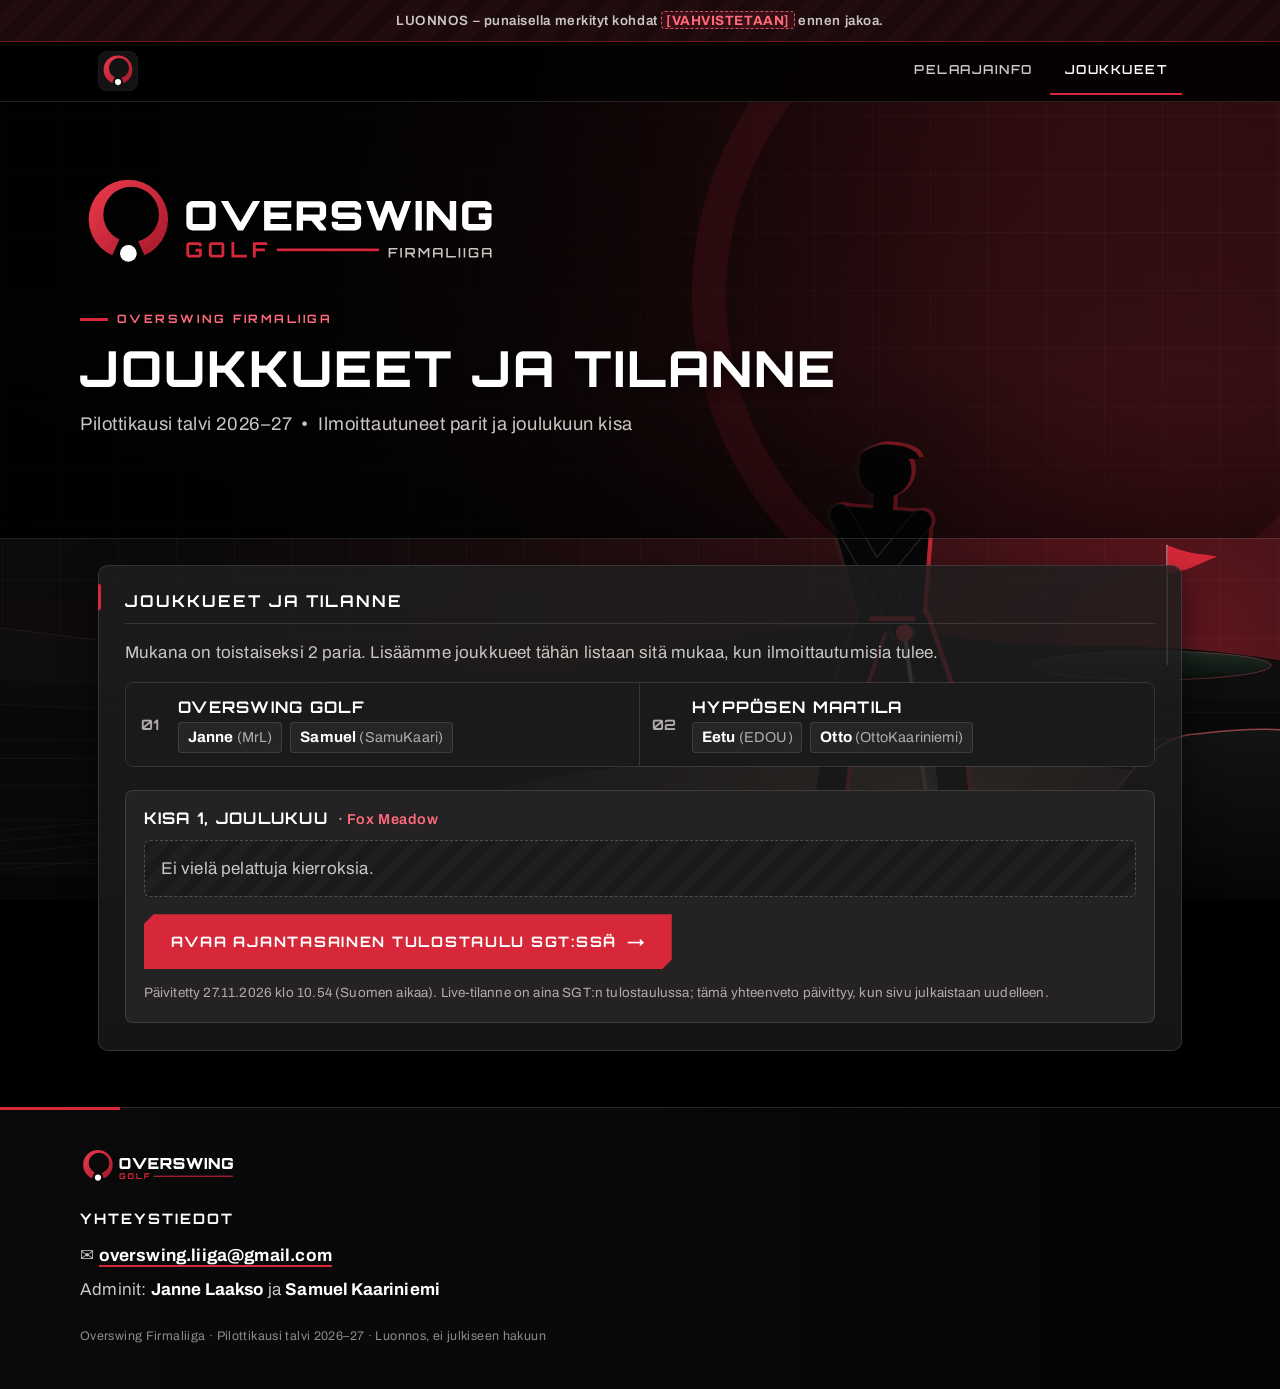
==== joukkueet/index.html @ fa55492c "Publish Overswing Firmaliiga static site for GitHub Pages. Co-authored-by: overswingliiga-cpu <overs" ====
<!DOCTYPE html>
<html lang="fi">
<head>
  <meta charset="utf-8">
  <meta name="viewport" content="width=device-width, initial-scale=1">
  <meta name="robots" content="noindex">
  <meta name="theme-color" content="#000000">
  <title>Joukkueet ja tilanne – Overswing Firmaliiga</title>
  <meta name="description" content="Overswing Firmaliigan ilmoittautuneet joukkueet ja joulukuun kisatilanne.">
  <link rel="icon" href="../assets/favicon.svg" type="image/svg+xml">
  <link rel="icon" href="../assets/favicon-32.png" type="image/png" sizes="32x32">
  <link rel="apple-touch-icon" href="../assets/apple-touch-icon.png">
  <link rel="preconnect" href="https://fonts.googleapis.com">
  <link rel="preconnect" href="https://fonts.gstatic.com" crossorigin>
  <link href="https://fonts.googleapis.com/css2?family=Archivo:ital,wght@0,400;0,500;0,600;0,700;1,400&family=Orbitron:wght@600;700;800;900&display=swap" rel="stylesheet">
  <link rel="stylesheet" href="../assets/site.css">
</head>
<body>
  <div class="draft">LUONNOS – punaisella merkityt kohdat <span class="ph">[VAHVISTETAAN]</span> ennen jakoa.</div>

  <div class="topbar">
    <div class="topbar-inner">
      <a class="topbar-logo" href="../" aria-label="Overswing Firmaliiga – etusivu"><img src="../assets/overswing-golf-icon.svg" alt="Overswing Golf" width="40" height="40"></a>
      <nav class="sitenav" aria-label="Sivut">
        <a href="../">Pelaajainfo</a>
        <a href="./" aria-current="page">Joukkueet</a>
      </nav>
    </div>
  </div>

  <header class="hero">
    <div class="hero-inner">
      <img class="hero-logo" src="../assets/overswing-golf-horizontal-firmaliiga-dark.svg" alt="Overswing Golf – Firmaliiga" width="420" height="107">
      <p class="kicker">Overswing Firmaliiga</p>
      <h1>Joukkueet ja tilanne</h1>
      <p class="subtitle">Pilottikausi talvi 2026–27&nbsp;&nbsp;•&nbsp;&nbsp;Ilmoittautuneet parit ja joulukuun kisa</p>
    </div>
  </header>

  <main>
    <section class="card" aria-labelledby="joukkueet">
      <h2 id="joukkueet">Joukkueet ja tilanne</h2>
          <!-- JOUKKUEET-DATA-START -->
          <p>Mukana on toistaiseksi 2 paria. Lisäämme joukkueet tähän listaan sitä mukaa, kun ilmoittautumisia tulee.</p>
          <div class="teams">
            <article class="team">
              <h3>Overswing Golf</h3>
              <ul>
                <li><span class="pname">Janne</span> <span class="sgt">(MrL)</span></li>
                <li><span class="pname">Samuel</span> <span class="sgt">(SamuKaari)</span></li>
              </ul>
            </article>
            <article class="team">
              <h3>Hyppösen maatila</h3>
              <ul>
                <li><span class="pname">Eetu</span> <span class="sgt">(EDOU)</span></li>
                <li><span class="pname">Otto</span> <span class="sgt">(OttoKaariniemi)</span></li>
              </ul>
            </article>
          </div>
          <div class="standings">
            <h3>Kisa 1, Joulukuu <span class="course">Fox Meadow</span></h3>
            <p class="empty-note">Ei vielä pelattuja kierroksia.</p>
            <p>
              <a class="btn-out" href="https://simulatorgolftour.com/tournament/85603" target="_blank" rel="noopener noreferrer">Avaa ajantasainen tulostaulu SGT:ssä</a>
            </p>
            <p class="updated">Päivitetty 27.11.2026 klo 10.54 (Suomen aikaa). Live-tilanne on aina SGT:n tulostaulussa; tämä yhteenveto päivittyy, kun sivu julkaistaan uudelleen.</p>
          </div>
          <!-- JOUKKUEET-DATA-END -->
    </section>
  </main>

  <footer>
    <div class="footer-inner">
      <img class="footer-logo" src="../assets/overswing-golf-horizontal-dark.svg" alt="Overswing Golf" width="156" height="40">
      <h2>Yhteystiedot</h2>
      <p>✉️ <a class="mail" href="mailto:overswing.liiga@gmail.com">overswing.liiga@gmail.com</a></p>
      <p>Adminit: <strong>Janne Laakso</strong> ja <strong>Samuel Kaariniemi</strong></p>
      <p class="fineprint">Overswing Firmaliiga · Pilottikausi talvi 2026–27 · Luonnos, ei julkiseen hakuun</p>
    </div>
  </footer>
  <script src="../assets/golf-bg.js" defer></script>
</body>
</html>
---- assets/site.css ----
/* Overswing Firmaliiga – tumma teema (SGT-henkinen, punaiset korostukset) */
:root {
  --bg: #000000;
  --surface: #1B1A1A;
  --raised: #242222;
  --stripe: #292929;
  --border: #484644;
  --line: rgba(201, 198, 196, .16);
  --line-strong: rgba(201, 198, 196, .30);
  --text: #C9C6C4;
  --dim: #B0ACAA;
  --white: #FFFFFF;
  --red: #D62839;
  --red-deep: #A3172A;
  --red-text: #FF6B7A;           /* pieni punainen teksti tummalla: 6.3:1 kortilla */
  --red-wash: rgba(214, 40, 57, .14);
  --cut: 10px;                   /* viisteet painikkeissa ja merkeissä */
  --radius: 10px;
  --font-display: "Orbitron", "Archivo", system-ui, sans-serif;
  --font-body: "Archivo", "Segoe UI", system-ui, sans-serif;
  color-scheme: dark;
}

* { box-sizing: border-box; margin: 0; padding: 0; }
html { scroll-behavior: smooth; background: var(--bg); }

body {
  font-family: var(--font-body);
  font-size: 1.0625rem;
  line-height: 1.6;
  letter-spacing: .01em;
  color: var(--text);
  background: transparent;
  -webkit-font-smoothing: antialiased;
  overflow-wrap: break-word;
}

::selection { background: var(--red); color: #fff; }

strong { color: var(--white); font-weight: 700; }

a { color: var(--white); text-decoration-color: var(--red); text-underline-offset: 3px; text-decoration-thickness: 2px; }
a:hover { color: var(--red-text); }
a:focus-visible, .cta:focus-visible, .btn-out:focus-visible, .sitenav a:focus-visible {
  outline: 3px solid var(--white);
  outline-offset: 3px;
}

/* Vahvistamattomat kohdat */
.ph {
  display: inline;
  background: var(--red-wash);
  color: var(--red-text);
  font-weight: 700;
  padding: .04em .3em;
  border: 1px dashed rgba(255, 107, 122, .75);
  border-radius: 4px;
  white-space: nowrap;
  box-decoration-break: clone;
  -webkit-box-decoration-break: clone;
}

.pending { color: var(--dim); font-style: italic; font-weight: 400; }

/* Luonnosnauha */
.draft {
  background: repeating-linear-gradient(-45deg, #1a0a0c 0 14px, #210c10 14px 28px);
  color: var(--text);
  text-align: center;
  font-size: .84rem;
  font-weight: 600;
  letter-spacing: .04em;
  padding: .6rem 1rem;
  border-bottom: 1px solid rgba(214, 40, 57, .45);
}

/* Yläpalkki */
.topbar {
  position: sticky;
  top: 0;
  z-index: 10;
  background: rgba(0, 0, 0, .88);
  backdrop-filter: blur(8px);
  -webkit-backdrop-filter: blur(8px);
  border-bottom: 1px solid var(--line);
}
.topbar-inner {
  max-width: 1120px;
  margin: 0 auto;
  padding: .35rem 1.15rem;
  display: flex;
  align-items: center;
  justify-content: space-between;
  gap: .75rem;
}
.topbar-logo { display: inline-flex; align-items: center; min-height: 48px; }
.topbar-logo img { height: 40px; width: auto; display: block; }

.sitenav { display: flex; gap: .2rem; flex-wrap: wrap; justify-content: flex-end; }
.sitenav a {
  color: var(--text);
  text-decoration: none;
  font-family: var(--font-display);
  font-weight: 600;
  font-size: .78rem;
  letter-spacing: .12em;
  text-transform: uppercase;
  padding: .7rem .9rem;
  min-height: 48px;
  display: inline-flex;
  align-items: center;
  border-bottom: 2px solid transparent;
}
.sitenav a:hover { color: var(--white); }
.sitenav a[aria-current="page"] { color: var(--white); border-bottom-color: var(--red); }

/* Hero */
header.hero {
  position: relative;
  overflow: hidden;
  color: var(--white);
  padding: 3.2rem 1.25rem 3.4rem;
  background:
    linear-gradient(180deg, rgba(0,0,0,0) 60%, rgba(0,0,0,.55) 100%),
    linear-gradient(90deg, rgba(0,0,0,.78) 0%, rgba(0,0,0,.55) 45%, rgba(0,0,0,.08) 78%, rgba(0,0,0,0) 100%);
  border-bottom: 1px solid var(--line);
}
header.hero::before {
  /* svingikaaren ääriviiva taustalla */
  content: "";
  position: absolute;
  right: -140px; top: -120px;
  width: 520px; height: 520px;
  border-radius: 50%;
  border: 26px solid rgba(214, 40, 57, .10);
  pointer-events: none;
}
.hero-inner { position: relative; max-width: 1120px; margin: 0 auto; }
.hero-logo { display: block; height: auto; width: min(420px, 82vw); margin-bottom: 1.6rem; }

.kicker {
  display: inline-flex;
  align-items: center;
  gap: .55rem;
  font-family: var(--font-display);
  font-size: .72rem;
  font-weight: 700;
  letter-spacing: .22em;
  text-transform: uppercase;
  color: var(--red-text);
  margin-bottom: .8rem;
}
.kicker::before { content: ""; width: 28px; height: 3px; background: var(--red); }

header.hero h1 {
  font-family: var(--font-display);
  font-weight: 800;
  font-size: clamp(1.6rem, 1rem + 3.4vw, 3.1rem);
  line-height: 1.08;
  letter-spacing: .04em;
  text-transform: uppercase;
  text-wrap: balance;
  max-width: 22ch;
  margin-bottom: .9rem;
}
.subtitle {
  font-size: clamp(1rem, .9rem + .5vw, 1.15rem);
  color: var(--text);
  margin-bottom: 1.8rem;
  letter-spacing: .03em;
}

.cta, .btn-out {
  display: inline-flex;
  align-items: center;
  justify-content: center;
  gap: .6rem;
  min-height: 52px;
  padding: .85rem 1.7rem;
  background: var(--red);
  color: #fff;
  font-family: var(--font-display);
  font-weight: 700;
  font-size: .9rem;
  letter-spacing: .12em;
  text-transform: uppercase;
  text-decoration: none;
  border: 0;
  clip-path: polygon(var(--cut) 0, 100% 0, 100% calc(100% - var(--cut)), calc(100% - var(--cut)) 100%, 0 100%, 0 var(--cut));
  transition: background .15s ease, transform .15s ease;
}
.cta::after, .btn-out::after { content: "→"; font-family: var(--font-body); font-size: 1.1rem; letter-spacing: 0; }
.cta:hover, .btn-out:hover { background: #E8394A; color: #fff; transform: translateY(-1px); }

.cta-note { display: block; margin-top: .65rem; font-size: .8rem; color: var(--dim); letter-spacing: .03em; }

/* Vierityksellä etenevä golftausta (assets/golf-bg.js) */
.golf-bg {
  position: fixed;
  left: 0; top: 0;
  width: 100%;
  height: 100vh;
  height: 100lvh;
  z-index: -1;
  pointer-events: none;
  background: #000;
}
.golf-bg canvas { display: block; width: 100%; height: 100%; }
header.hero h1, .kicker, .subtitle, .cta-note { text-shadow: 0 2px 14px rgba(0, 0, 0, .85); }

/* Sisältö */
main { max-width: 1120px; margin: 0 auto; padding: 1.6rem 1.15rem 3.5rem; }

.grid { display: grid; grid-template-columns: 1fr; gap: 1.15rem; }

.card {
  position: relative;
  background: linear-gradient(180deg, rgba(31, 30, 30, .84) 0%, rgba(27, 26, 26, .80) 100%);
  border: 1px solid var(--line);
  border-radius: var(--radius);
  padding: 1.35rem 1.35rem 1.45rem;
  box-shadow: 0 14px 36px rgba(0, 0, 0, .55);
}
.card::before {
  content: "";
  position: absolute;
  left: -1px; top: 18px;
  width: 3px; height: 26px;
  background: var(--red);
  border-radius: 0 2px 2px 0;
}

.card h2 {
  font-family: var(--font-display);
  font-size: 1.02rem;
  font-weight: 700;
  color: var(--white);
  letter-spacing: .12em;
  text-transform: uppercase;
  line-height: 1.3;
  padding-bottom: .7rem;
  margin-bottom: .95rem;
  border-bottom: 1px solid var(--line);
}

.card p + p, .card p + ol, .card p + ul, .card ol + p, .card ul + p { margin-top: .8rem; }

.lead { font-size: 1.1rem; color: #DEDBD9; }

ul, ol { padding-left: 1.25rem; }
li { margin: .4rem 0; }
li::marker { color: var(--red); font-weight: 700; }

.fields { list-style: none; padding-left: 0; margin: .55rem 0 .2rem; }
.fields li { position: relative; padding: .22rem 0 .22rem 1.25rem; margin: 0; }
.fields li::before { content: "–"; position: absolute; left: .15rem; color: var(--red-text); }

.deadline {
  background: var(--raised);
  border: 1px solid var(--line);
  border-left: 3px solid var(--red);
  border-radius: 6px;
  padding: .75rem .95rem;
  margin-top: 1rem;
}
.confirm { margin-top: .9rem; }

/* Tiimerkit (tiivis, pysyy rivissä) */
.tee {
  display: inline;
  font-weight: 700;
  padding: .04em .32em;
  border-radius: 4px;
  white-space: nowrap;
  box-decoration-break: clone;
  -webkit-box-decoration-break: clone;
}
.tee-y { background: #F2D64B; color: #1A1600; }
.tee-r { background: #D62839; color: #fff; }

/* Aikataulu */
.sched { list-style: none; padding: 0; }
.sched li {
  display: grid;
  grid-template-columns: 7.4rem 1fr;
  gap: .6rem;
  align-items: start;
  margin: 0;
  padding: .7rem 0;
  border-bottom: 1px solid var(--line);
}
.sched li:last-child { border-bottom: 0; padding-bottom: 0; }
.sched li:first-child { padding-top: 0; }
.month {
  font-family: var(--font-display);
  font-weight: 700;
  font-size: .78rem;
  letter-spacing: .12em;
  text-transform: uppercase;
  color: var(--red-text);
  padding-top: .2rem;
}

/* Joukkueet – SGT:n tulostaulun tyyliin */
.teams {
  display: grid;
  grid-template-columns: 1fr;
  gap: 0;
  margin: 1rem 0 1.4rem;
  border: 1px solid var(--line);
  border-radius: 8px;
  overflow: hidden;
  counter-reset: joukkue;
}
.team {
  counter-increment: joukkue;
  display: grid;
  grid-template-columns: 3rem 1fr;
  align-items: center;
  column-gap: .25rem;
  padding: .85rem 1rem .85rem 0;
  background: var(--surface);
  border-bottom: 1px solid var(--line);
}
.team:nth-child(even) { background: var(--stripe); }
.team:last-child { border-bottom: 0; }
.team::before {
  content: counter(joukkue, decimal-leading-zero);
  grid-row: 1 / span 2;
  justify-self: center;
  font-family: var(--font-display);
  font-weight: 700;
  font-size: .9rem;
  color: var(--dim);
}
.team:hover { background: #2E2C2B; }

.team h3, .standings h3 {
  font-family: var(--font-display);
  font-size: 1rem;
  font-weight: 700;
  letter-spacing: .08em;
  text-transform: uppercase;
  color: var(--white);
  line-height: 1.3;
  margin: 0;
  border: 0;
  padding: 0;
}
.team ul { list-style: none; padding: 0; margin: .3rem 0 0; display: flex; flex-wrap: wrap; gap: .35rem .5rem; }
.team li { margin: 0; font-size: .95rem; background: rgba(255,255,255,.05); border: 1px solid var(--line); border-radius: 4px; padding: .12rem .55rem; }
.pname { font-weight: 700; color: var(--white); }
.sgt { color: var(--dim); font-size: .9rem; }

.standings {
  background: var(--raised);
  border: 1px solid var(--line);
  border-radius: 8px;
  padding: 1.1rem 1.1rem 1.15rem;
}
.standings h3 { margin-bottom: .7rem; display: flex; flex-wrap: wrap; align-items: baseline; gap: .2rem .6rem; }
.course {
  font-family: var(--font-body);
  font-weight: 600;
  font-size: .9rem;
  letter-spacing: .04em;
  text-transform: none;
  color: var(--red-text);
}
.course::before { content: "· "; color: var(--dim); }

.empty-note {
  background: repeating-linear-gradient(-45deg, rgba(255,255,255,.025) 0 10px, transparent 10px 20px), var(--surface);
  border: 1px dashed var(--line-strong);
  border-radius: 6px;
  padding: .85rem 1rem;
  margin: .4rem 0 1.1rem;
  color: var(--text);
}

.table-wrap { overflow-x: auto; margin: .55rem 0 1.1rem; border: 1px solid var(--line); border-radius: 8px; }
.standings-table { width: 100%; border-collapse: collapse; font-size: 1rem; font-variant-numeric: tabular-nums; }
.standings-table th, .standings-table td { text-align: left; padding: .6rem .7rem; border-bottom: 1px solid var(--line); vertical-align: top; }
.standings-table thead th {
  background: #000;
  color: var(--dim);
  font-family: var(--font-display);
  font-size: .7rem;
  font-weight: 700;
  letter-spacing: .12em;
  text-transform: uppercase;
}
.standings-table tbody tr:nth-child(even) td { background: var(--stripe); }
.standings-table tbody tr:first-child td:first-child { color: var(--red-text); font-weight: 700; }
.standings-table td:nth-child(2) { color: var(--white); font-weight: 700; }
.standings-table th:first-child, .standings-table td:first-child,
.standings-table th:nth-child(n+3), .standings-table td:nth-child(n+3) { text-align: center; white-space: nowrap; }
.standings-table th:nth-child(2), .standings-table td:nth-child(2) { text-align: left; }

.updated { margin-top: 1rem; font-size: .84rem; color: var(--dim); }

/* Alatunniste */
footer {
  background: linear-gradient(90deg, rgba(10, 10, 10, .92) 0%, rgba(10, 10, 10, .84) 50%, rgba(10, 10, 10, .30) 100%);
  color: var(--text);
  padding: 2.4rem 1.15rem 2.6rem;
  border-top: 1px solid var(--line);
  position: relative;
}
footer::before { content: ""; position: absolute; left: 0; right: 0; top: -1px; height: 3px; background: linear-gradient(90deg, var(--red) 0 120px, transparent 120px); }
.footer-inner { max-width: 1120px; margin: 0 auto; }
.footer-logo { display: block; height: 40px; width: auto; margin-bottom: 1.3rem; }
footer h2 {
  font-family: var(--font-display);
  font-size: .9rem;
  font-weight: 700;
  letter-spacing: .14em;
  text-transform: uppercase;
  color: var(--white);
  margin-bottom: .75rem;
}
footer a { color: var(--white); }
footer p + p { margin-top: .4rem; }
.mail { font-weight: 700; font-size: 1.08rem; text-decoration: none; border-bottom: 2px solid var(--red); }
.mail:hover { color: var(--red-text); }
.fineprint { margin-top: 1.5rem; font-size: .78rem; color: #8F8B88; letter-spacing: .03em; }

@media (min-width: 800px) {
  .grid { grid-template-columns: 1fr 1fr; gap: 1.3rem; align-items: start; }
  .span-2 { grid-column: 1 / -1; }
  .card { padding: 1.55rem 1.6rem 1.65rem; }
  header.hero { padding: 4.2rem 1.5rem 4.4rem; }
  header.hero::before { width: 640px; height: 640px; right: -120px; top: -160px; border-width: 34px; }
  .teams { grid-template-columns: 1fr 1fr; }
  .team:nth-child(odd) { border-right: 1px solid var(--line); }
  .team:nth-child(even) { background: var(--surface); }
  .team:nth-child(4n+3), .team:nth-child(4n+4) { background: var(--stripe); }
  .team:nth-last-child(-n+2):nth-child(odd), .team:last-child { border-bottom: 0; }
}

@media (max-width: 520px) {
  .topbar-inner { padding: .3rem .7rem; }
  .topbar-logo img { height: 36px; }
  .sitenav a { padding: .7rem .55rem; font-size: .7rem; letter-spacing: .08em; }
  .sched li { grid-template-columns: 1fr; gap: .1rem; padding: .75rem 0; }
  .cta, .btn-out { display: flex; width: 100%; text-align: center; font-size: .76rem; letter-spacing: .05em; padding: .8rem 1rem; }
  header.hero h1 { font-size: clamp(1.25rem, 6.4vw, 1.7rem); letter-spacing: .02em; hyphens: manual; }
  .team { grid-template-columns: 2.4rem 1fr; }
  header.hero { padding: 2.4rem 1.1rem 2.8rem; }
  header.hero::before { width: 300px; height: 300px; right: -120px; top: -90px; border-width: 18px; }
  header.hero { background: linear-gradient(180deg, rgba(0,0,0,.62) 0%, rgba(0,0,0,.50) 70%, rgba(0,0,0,.25) 100%); }
  footer { background: linear-gradient(180deg, rgba(10, 10, 10, .90) 0%, rgba(10, 10, 10, .70) 100%); }
}

@media (prefers-reduced-motion: reduce) {
  html { scroll-behavior: auto; }
  .cta, .btn-out { transition: none; }
  .cta:hover, .btn-out:hover { transform: none; }
}

@media print {
  .golf-bg { display: none; }
  .topbar { position: static; }
  .sitenav { display: none; }
  header.hero, .card, footer, .draft { -webkit-print-color-adjust: exact; print-color-adjust: exact; }
  .card { box-shadow: none; break-inside: avoid; }
}
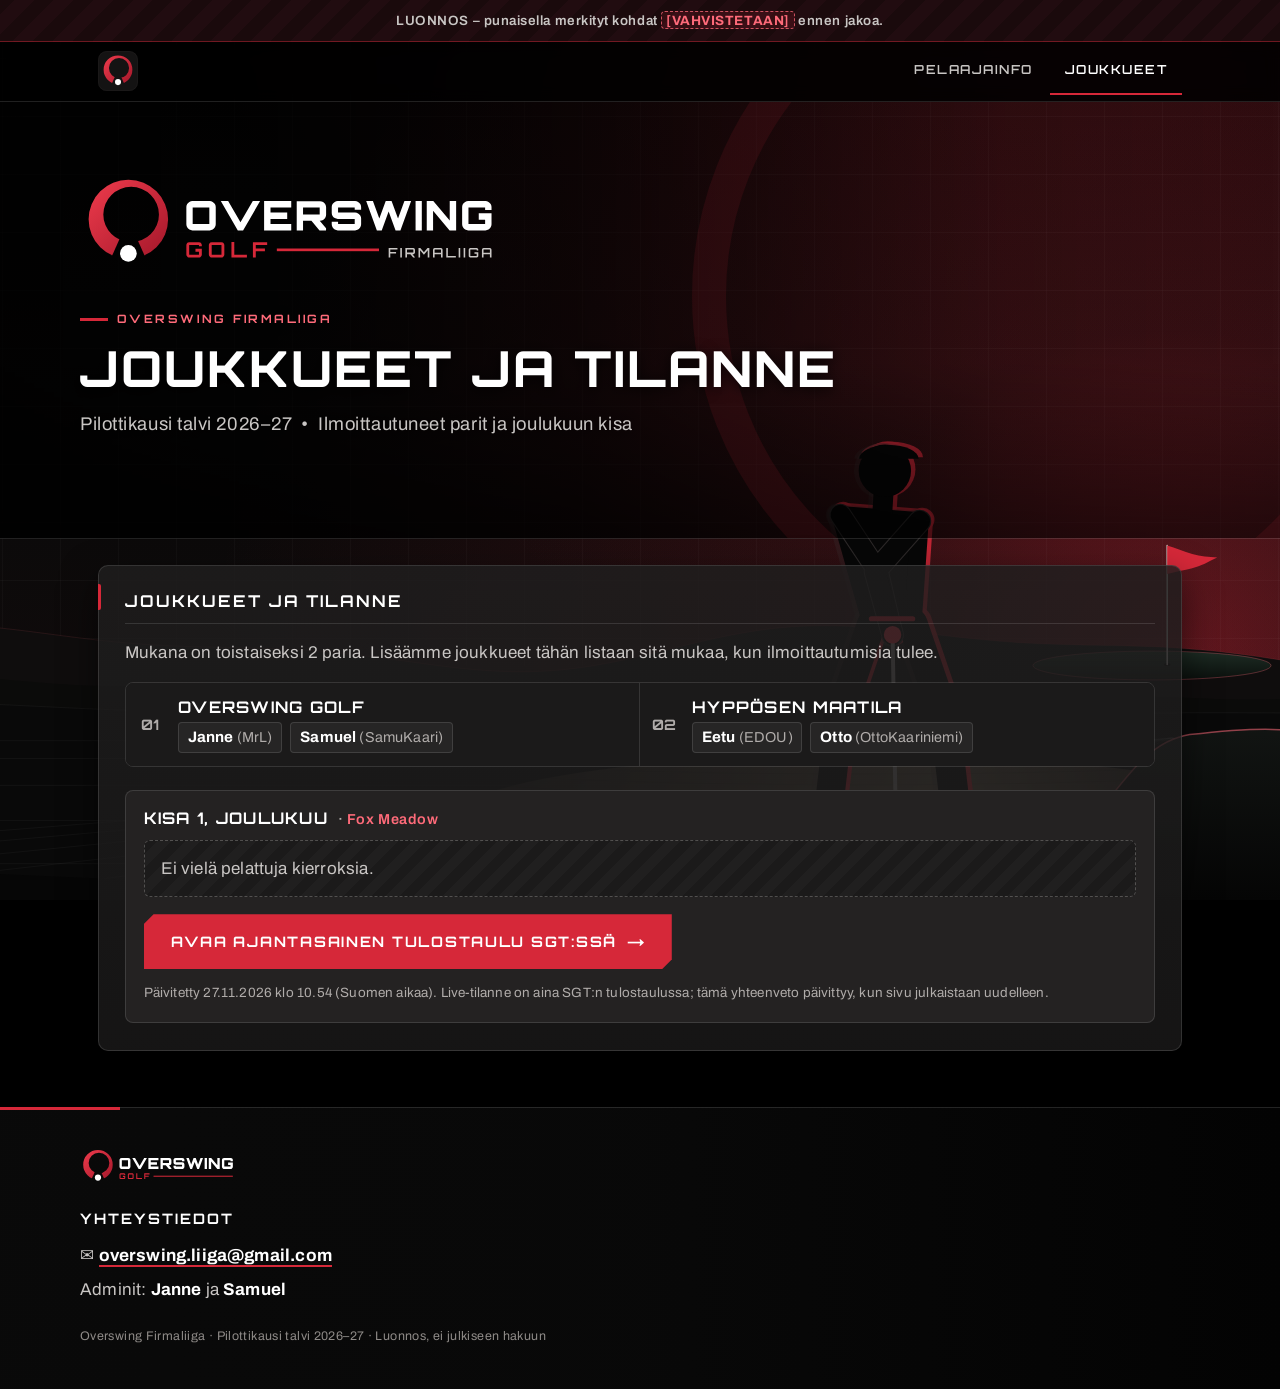
==== commit ef64af96: "Remove admin surnames from the site pages. Co-authored-by: overswingliiga-cpu <overswingliiga-cpu@us" ====
--- a/joukkueet/index.html
+++ b/joukkueet/index.html
@@ -75,7 +75,7 @@
       <img class="footer-logo" src="../assets/overswing-golf-horizontal-dark.svg" alt="Overswing Golf" width="156" height="40">
       <h2>Yhteystiedot</h2>
       <p>✉️ <a class="mail" href="mailto:overswing.liiga@gmail.com">overswing.liiga@gmail.com</a></p>
-      <p>Adminit: <strong>Janne Laakso</strong> ja <strong>Samuel Kaariniemi</strong></p>
+      <p>Adminit: <strong>Janne</strong> ja <strong>Samuel</strong></p>
       <p class="fineprint">Overswing Firmaliiga · Pilottikausi talvi 2026–27 · Luonnos, ei julkiseen hakuun</p>
     </div>
   </footer>
--- a/assets/site.css
+++ b/assets/site.css
@@ -206,6 +206,22 @@
   background: #000;
 }
 .golf-bg canvas { display: block; width: 100%; height: 100%; }
+.golf-mini { display: none; }
+@media (max-width: 760px) {
+  .golf-mini {
+    display: block;
+    flex: 0 1 120px;
+    min-width: 56px;
+    height: 48px;
+    margin: 0 auto 0 .35rem;
+    border: 1px solid var(--line);
+    border-radius: 6px;
+    background: #0a0909;
+  }
+  .topbar-inner .sitenav { flex-wrap: nowrap; flex-shrink: 0; }
+  .topbar-inner .topbar-logo { flex-shrink: 0; }
+}
+@media (max-width: 359px) { .golf-mini { display: none; } .topbar-inner .sitenav { flex-wrap: wrap; flex-shrink: 1; } }
 header.hero h1, .kicker, .subtitle, .cta-note { text-shadow: 0 2px 14px rgba(0, 0, 0, .85); }
 
 /* Sisältö */
